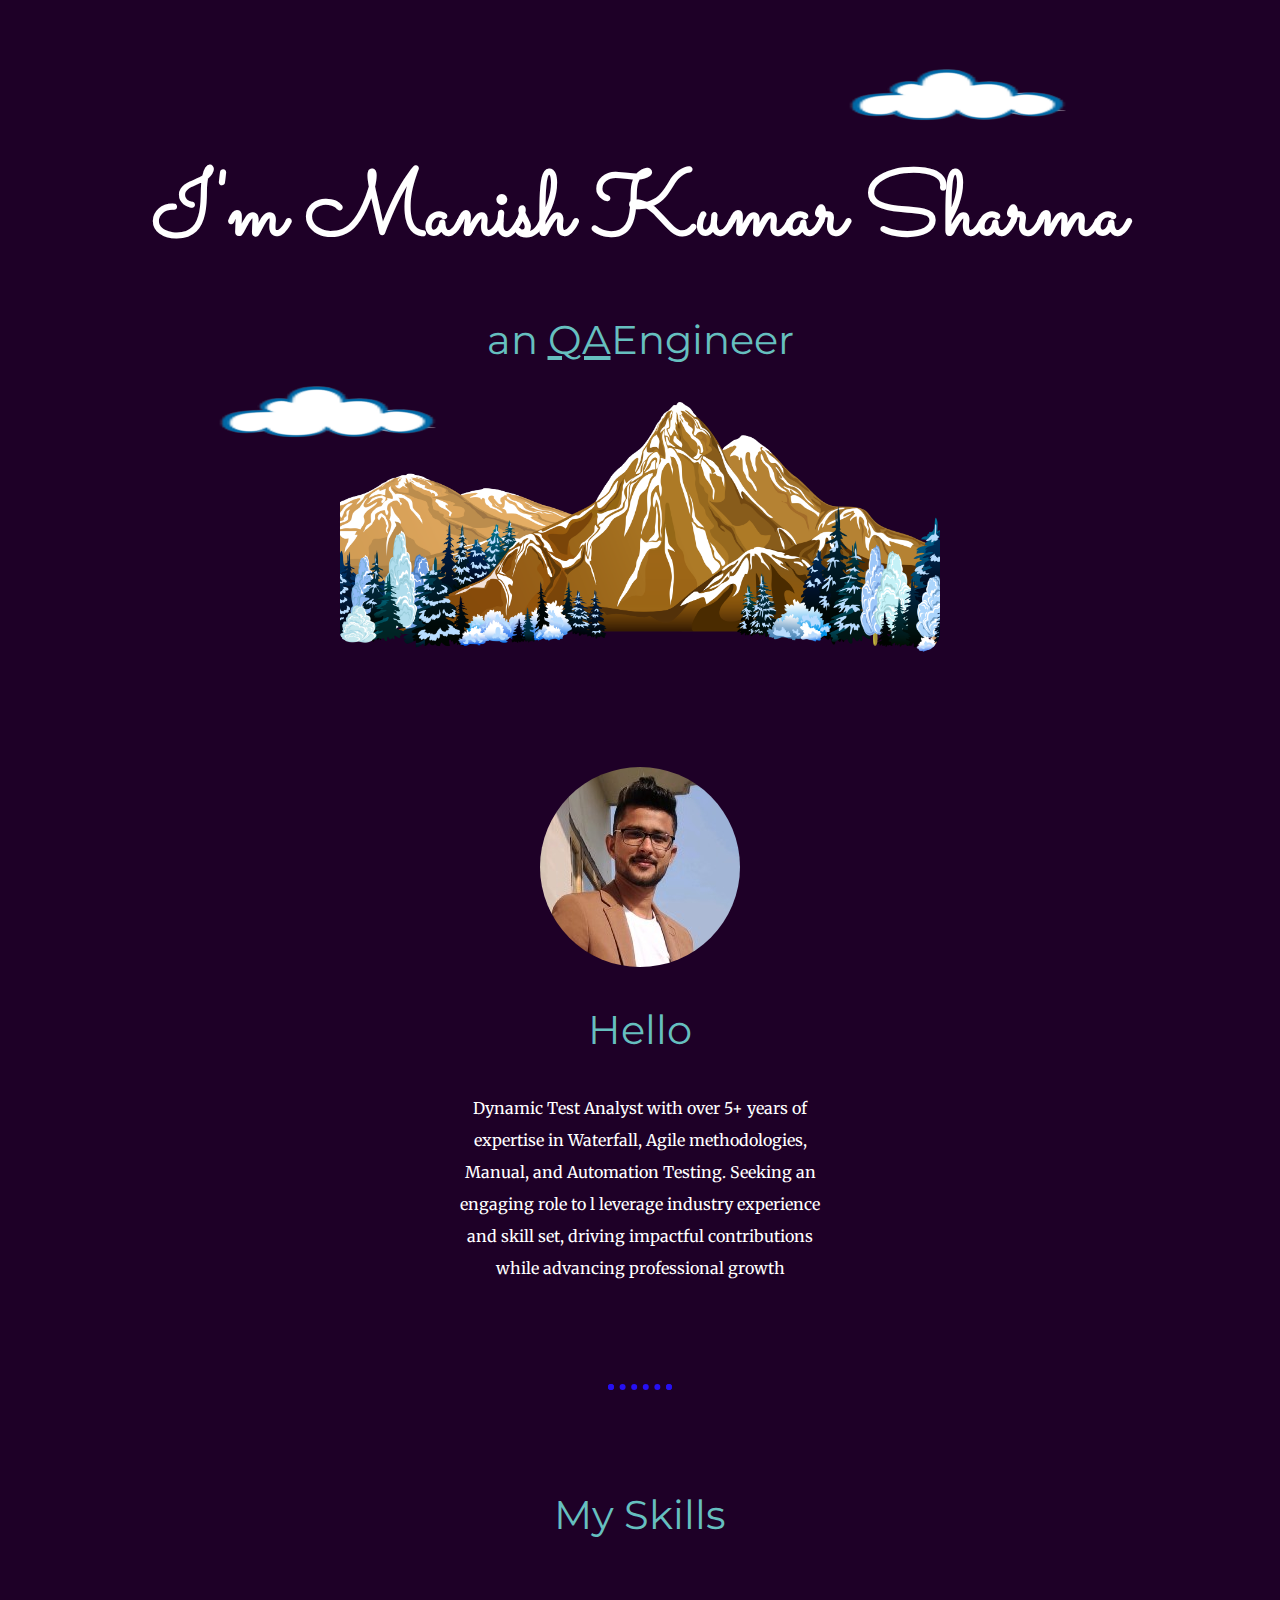
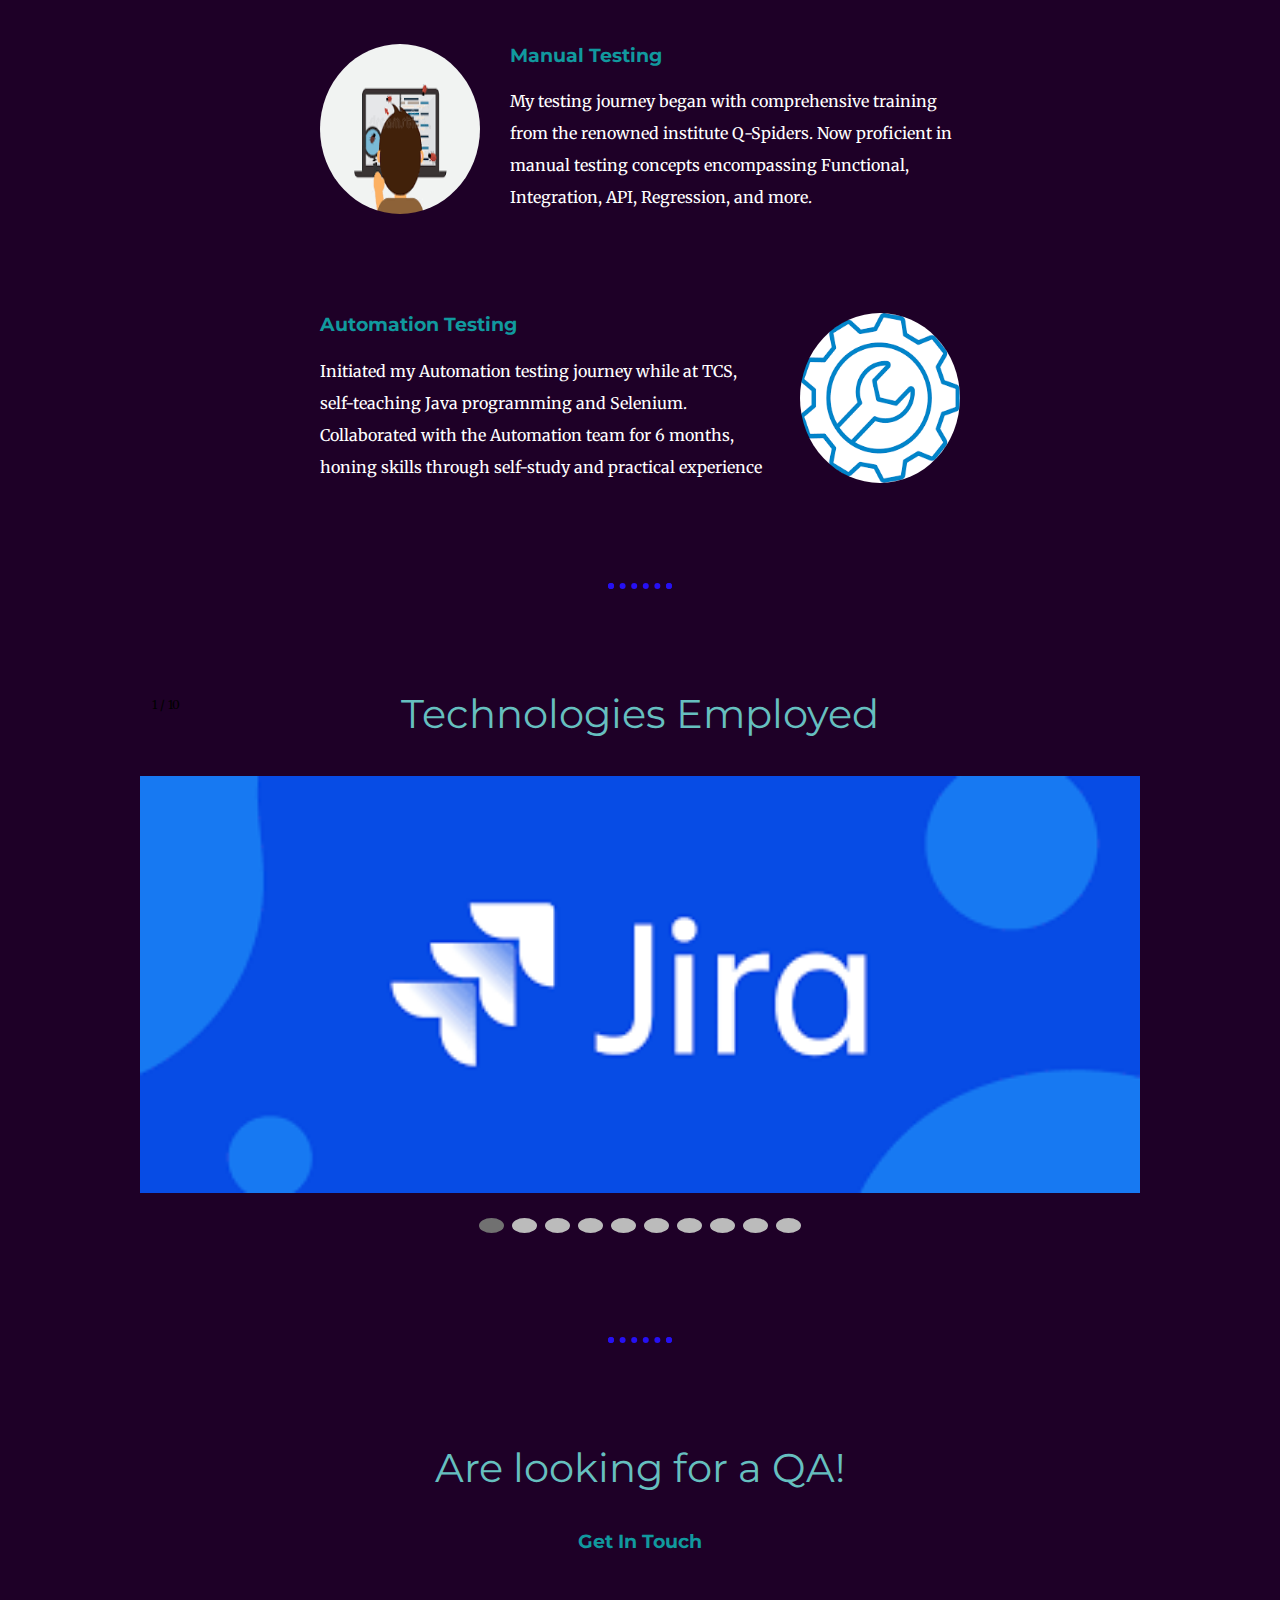
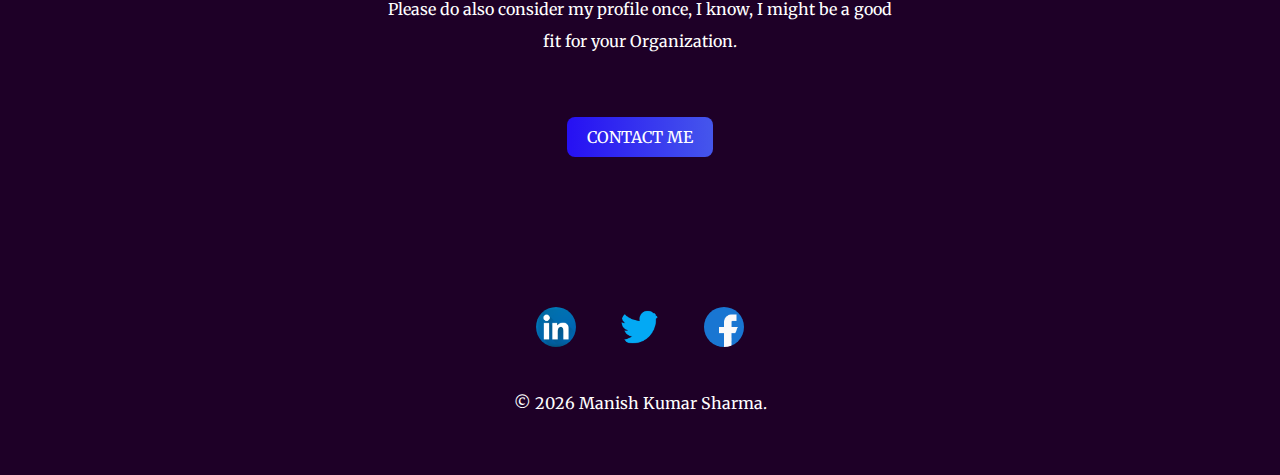
==== index.html @ 3a9916a2 "Update index.html" ====
<!DOCTYPE html>
<html lang="en">
  <head>
    <meta charset="UTF-8" />
    <meta name="viewport" content="width=device-width, initial-scale=1.0" />
    <title>Manish Kumar Sharma♌</title>
    <link rel="stylesheet" href="CSS/styles.css" />
    <link
      rel="shortcut icon"
      href="images/MKS.ico"
      type="image/x-icon"
    />
    <link
      href="https://fonts.googleapis.com/css?family=Merriweather|Montserrat|Sacramento&display=swap"
      rel="stylesheet"
    />
  </head>
  <body>
    <div class="top-container">
      <img class="top-cloud" src="images/Cloud.png" alt="Cloud-image" />
      <h1>I'm Manish Kumar Sharma</h1>
      <h2>an<span>QA</span>Engineer<h2/>

      <img class="bottom-cloud" src="images/Cloud.png" alt="Cloud-image" />
      <img class="mountain" src="images/mountain.png" alt="Mountain-image" />
    </div>
    <div class="middle-container">
      <div class="profile">
        <img class="author-image" src="images/ManishNew.jpg" alt="Authors image" />
        <h2>Hello</h2>
        <p class="intro">
         Dynamic Test Analyst with over 5+ years of expertise in Waterfall, Agile methodologies, Manual,
         and Automation Testing. Seeking an engaging role to 
l        leverage industry experience and skill set, driving impactful contributions while advancing professional growth
        </p>
      </div>
      <hr />
      <div class="skills">
        <h2>My Skills</h2>
        <div class="skill-row">
          <img class="dd" src="images/ManualTesting.png" alt="Manual Testing LOGO" />
          <h3 class="fs">Manual Testing</h3>
          <p class="DDskill-Descrption">
            My testing journey began with comprehensive training from the renowned institute Q-Spiders.
             Now proficient in manual testing concepts encompassing Functional, Integration, API, Regression, and more.
          </p>
        </div>

        <div class="skill-row">
          <img class="java" src="images/AutomationTesting.png" alt="Automation Testing LOGO" />
          <h3 class="fs">Automation Testing</h3>
          <p class="javaskill-Description">       
            Initiated my Automation testing journey while at TCS, self-teaching Java programming and Selenium. 
            Collaborated with the Automation team for 6 months, honing skills through self-study and practical experience
          </p>
        </div>
      </div>
      <hr />

<!----------------------------- Slideshow container------------------- -->
<div class="slideshow-container">
 <h2>Technologies Employed</h2>
  <!-- Full-width images with number and caption text -->
  <div class="mySlides fade">
    <div class="numbertext">1 / 10</div>
    <img src="images/JIRA.png" style="width:100%">   
  </div>

  <div class="mySlides fade">
    <div class="numbertext">2 / 10</div>
    <img src="images/ALM.png" style="width:100%">   
  </div>

  <div class="mySlides fade">
    <div class="numbertext">3 / 10</div>
    <img src="images/JAWS.png" style="width:100%">    
  </div>
  
  <div class="mySlides fade">
    <div class="numbertext">4 / 10</div>
    <img src="images/NVDA.jpg" style="width:100%">   
  </div>
  
  <div class="mySlides fade">
    <div class="numbertext">5 / 10</div>
    <img src="images/FileZilla.jpg" style="width:100%">   
  </div>
  
 <div class="mySlides fade">
    <div class="numbertext">6 / 10</div>
    <img src="images/PostMan.png" style="width:100%">   
  </div>
  
<div class="mySlides fade">
    <div class="numbertext">7 / 10</div>
    <img src="images/SoapUI.png" style="width:100%">    
  </div>
  
  <div class="mySlides fade">
    <div class="numbertext">8 / 10</div>
    <img src="images/Putty.jpg" style="width:100%">   
  </div>
    
 <div class="mySlides fade">
    <div class="numbertext">9 / 10</div>
    <img src="images/Eclipse.png" style="width:100%">
 </div>

 <div class="mySlides fade">
    <div class="numbertext">10 / 10</div>
    <img src="images/BurpSuite.png" style="width:100%"> 
</div>

  
</div>
<br>

<!-- The dots/circles -->
<div style="text-align:center">
  <span class="dot" onclick="currentSlide(1)"></span>
  <span class="dot" onclick="currentSlide(2)"></span>
  <span class="dot" onclick="currentSlide(3)"></span>
  <span class="dot" onclick="currentSlide(4)"></span>
  <span class="dot" onclick="currentSlide(5)"></span>
  <span class="dot" onclick="currentSlide(6)"></span>
  <span class="dot" onclick="currentSlide(7)"></span>
  <span class="dot" onclick="currentSlide(8)"></span>
  <span class="dot" onclick="currentSlide(9)"></span>
  <span class="dot" onclick="currentSlide(10)"></span>
</div>

<hr/>
   
      <div class="contact-me">
        <h2>Are looking for a QA!</h2>
        <h3>Get In Touch</h3>
        <p class="contact-message">
          Please do also consider my profile once, I know, I might be a good fit for your Organization.
        </p>
        <a class="btn" href="contact.html" >CONTACT ME</a>
      </div>
    </div>

    <div class="bottom-container">
      <a class="footer-link" href="https://www.linkedin.com/in/manish-kumar-sharma-01321b16a" target="_blank"><img class="footer-images" src="images/linkedin.png" alt="Linkedin-image"></a>
      <a class="footer-link" href="https://mobile.twitter.com/mnshsharma807" target="_blank"><img class="footer-images" src="images/twitter.png" alt="Twitter-image"></a>
      <a class="footer-link" href="https://www.facebook.com/profile.php?id=100003128372063" target="_blank"><img class="footer-images" src="images/facebook.png" alt="Facebook-image"></a>
      <p class="copyright">© <script>document.write(new Date().getFullYear())</script> Manish Kumar Sharma.</p>
    </div>
       <script>
let slideIndex = 0;
showSlides();

function showSlides() {
  let i;
  let slides = document.getElementsByClassName("mySlides");
  let dots = document.getElementsByClassName("dot");
  for (i = 0; i < slides.length; i++) {
    slides[i].style.display = "none";  
  }
  slideIndex++;
  if (slideIndex > slides.length) {slideIndex = 1}    
  for (i = 0; i < dots.length; i++) {
    dots[i].className = dots[i].className.replace(" active", "");
  }
  slides[slideIndex-1].style.display = "block";  
  dots[slideIndex-1].className += " active";
  setTimeout(showSlides, 2000); // Change image every 2 seconds
}
</script>

  </body>
</html>
---- CSS/styles.css ----
body {
  background-color: #1e0027;
  color: white;
  font-family: "Merriweather", serif;
  margin: 0;
  padding: 0;
  text-align: center;
}
h1 {
  color: White;
  font-family: "Sacramento", cursive;
  font-size: 5.625em;
  margin: 50px auto 0 auto;
}
h2 {
  color: #66bfbf;
  font-family: "Montserrat", sans-serif;
  font-size: 2.5rem;
  font-weight: normal;
  padding-bottom: 5px;
}
h3 {
  color: #11999e;
  font-family: "Montserrat", sans-serif;
}
p {
  line-height: 2;
}
hr {
  border: dotted #2610f3 6px;
  border-bottom: none;
  margin: 100px auto;
  width: 4%;
}
a {
  color: #11999e;
  font-family: "Montserrat", sans-serif;
  margin: 10px 20px;
  text-decoration: none;
}
a:hover {
  color: #eaf6f6;
}
.top-container {
  background-color: #1e0027;
  padding-top: 100px;
  position: relative;
}
.top-cloud,
.bottom-cloud {
  height: 100px;
  width: 250px;
}
.top-cloud {
  position: absolute;
  right: 200px;
  top: 50px;
}
span {
  text-decoration: underline;
  padding-left: 10px;
}
.bottom-cloud {
  bottom: 200px;
  left: 200px;
  position: absolute;
}
.mountain {
  border-bottom-right-radius: 0.5em;
  border-bottom-left-radius: 0.5em;
  height: 250px;
  width: 600px;
}

.middle-container {
background-color: #1e0027;
  margin: 100px 0;
}
.intro {
  margin: auto;
  width: 30%;
}
.author-image {
  border-radius: 100%;
  height: 200px;
  width: 200px;
}
.skill-row {
  margin: 100px auto 100px auto;
  width: 50%;
  text-align: left;
}
.dd {
  border-radius: 100%;
  float: left;
  height: 170px;
  margin-right: 30px;
  width: 25%;
}

.java {
  border-radius: 100%;
  float: right;
  height: 170px;
  margin-left: 30px;
  width: 25%;
}
/***********************Carousel Start**************************/
.mySlides {display: none;}
/* Slideshow container */
.slideshow-container {
  max-width: 1000px;
  position: relative;
  margin: auto;
}

/* Number text (1/3 etc) */
.numbertext {
  color: black;
  font-size: 12px;
  padding: 8px 12px;
  position: absolute;
  top: 0;
}

/* The dots/bullets/indicators */
.dot {
  height: 15px;
  width: 15px;
  margin: 0 2px;
  background-color: #bbb;
  border-radius: 50%;
  display: inline-block;
  transition: background-color 0.6s ease;
}

.active {
  background-color: #717171;
}

/* Fading animation */
.fade {
  animation-name: fade;
  animation-duration: 1.5s;
}

@keyframes fade {
  from {opacity: .4} 
  to {opacity: 1}
}

/* On smaller screens, decrease text size */
@media only screen and (max-width: 300px) {
  .text {font-size: 11px}
}
/*********************** Carouel END**********************/

.bottom-container {
 background-color: #1e0027;
  padding: 50px 10px 20px;
}
p.contact-message{
  margin: 40px auto 60px;
  width: 40%;
}
.footer-images {
  border-radius: 100%;
  height: 40px;
}
.copyright {
  color: white;
  font-size: 1rem;
  padding: 20px 0;
}

.btn {
  -moz-border-radius: 8px;

  -webkit-border-radius: 8px;

  background-color: #11999e;
  background-image: -moz-linear-gradient(90deg, #2610f3, #4556ec);
  background-image: -ms-linear-gradient(90deg, #2610f3, #4556ec);
  background-image: -o-linear-gradient(90deg, #2610f3, #4556ec);
  background-image: -webkit-linear-gradient(90deg, #2610f3, #4556ec);
  background-image: linear-gradient(90deg, #2610f3, #4556ec);
  border-radius: 8px;
  color: #ffffff;
  display: inline-block;
  font-family: "Merriweather", serif;
  font-size: 15px bold;
  margin: auto;
  padding: 10px 20px 10px 20px;
  text-decoration: none;
}

.btn:hover {
  background-color: #11cdd4;
  background-image: -moz-linear-gradient(90deg, #11999e, #11cdd4);
  background-image: -ms-linear-gradient(90deg, #11999e, #11cdd4);
  background-image: -o-linear-gradient(90deg, #11999e, #11cdd4);
  background-image: -webkit-linear-gradient(90deg, #11999e, #11cdd4);
  background-image: linear-gradient(90deg, #11999e, #11cdd4);
}

::selection {
  color: white;
  background-color: darkorchid;
}
/*Contact form*/

.contact-email-image {
  float: left;
  height: 120px;
  margin-left: 50px;
  position: relative;
  width: 10%;
}
.contact-title {
  font-size: 40px;
  margin-right: 190px;
  margin-top: 10px;
}
.contact-description {
  color: gray;
  font-family: "Montserrat", sans-serif;
  font-weight: bolder;
  letter-spacing: 2px;
  line-height: 2;
  margin-right: 180px;
  margin-top: 10px;
}

.contact-form {
  background-color: #e5f9f5;
  width: 100%;
}
.input-fields {
  margin-top: 10px;
}
.Name,
.Email,
.Phone,
.Message {
  background-color: transparent;
  border: none;
  border-bottom: solid 1px blue;
  font-family: -apple-system, BlinkMacSystemFont, "Segoe UI", Roboto, Oxygen,
    Ubuntu, Cantarell, "Open Sans", "Helvetica Neue", sans-serif;
  font-size: 20px;
  font-weight: 900;
  initial-letter: capitalization;
  line-height: 3;
  text-transform: capitalize;
  width: 500px;
}
.Email {
  text-transform: none;
}
.Message {
  line-height: normal;
}
#sbtbtn {
  font-size: 20px;
  letter-spacing: 2px;
  margin-bottom: 20px;
  margin-top: 25px;
}

@media only screen and (max-width: 400px) {
  body {
    background-color: black;
    text-align: center;
  }
  h1 {
    color: white;
    font-family: "Sacramento", cursive;
    font-size: 0.8em;
    margin: 0 auto 0 auto;
  }
  h2 {
    color: white;
    font-family: "Montserrat", sans-serif;
    font-size: 1rem;
    font-weight: bolder;
  }
  h3 {
    color: white;
    font-family: "Montserrat", sans-serif;
    font-size: 0.7rem;
    font-weight: bolder;
  }
  hr {
    border: dotted white 6px;
    border-bottom: none;
    margin: 100px auto;
    width: 4%;
  }
  p {
    color: white;
    margin: auto;
    width: 80%;
  }

  /*Top container*/
  .top-container {
    background-image: radial-gradient(black, white);
  }
  .top-cloud,
  .bottom-cloud {
    height: 50px;
    width: 100px;
  }
  .top-cloud {
    position: absolute;
    right: 175px;
  }
  span {
    text-decoration: underline;
    padding-left: 5px;
  }
  .bottom-cloud {
    top: 180px;
    left: 175px;
    position: absolute;
  }
  .mountain {
    border-bottom-right-radius: 0.5em;
    border-bottom-left-radius: 0.5em;
    height: 100px;
    width: 100%;
  }

  /*Middle container*/
  .middle-container {
    text-align: center;
  }
  .intro {
    margin: auto;
    width: 40%;
  }
  .author-image {
    border-radius: 100%;
    height: 100px;
    width: 100px;
  }
  .skill-row {
    margin: 50px auto 50px auto;
    width: 50%;
  }
  .dd {
    margin: auto;
    border-radius: 100%;
    width: 100px;
    height: 100px;
    padding: 2rem;
  }
  .skill-row .fs {
    text-align: center;
    display: block;
  }

  .java {
    margin: auto;
    border-radius: 100%;
    height: 100px;
    width: 100px;
    padding: 2rem;
  }

  /*Bottom container */

  .bottom-container {
    background-image: linear-gradient(to right, black, white);
    padding: 30px 8px 15px;
    margin-top: 100px;
  }
  .contact-message {
    margin: 40px auto 60px;
    width: 40%;
  }
  .footer-images {
    border-radius: 100%;
    height: 20px;
  }

  .copyright {
    color: black;
    font-size: 1rem;
    font-weight: bolder;
    padding: 20px 0;
  }
  .btn {
    color: black;
    font-weight: bolder;
    background-image: linear-gradient(to right, black, white);
  }

  /*contact form*/

  .contact-email-image {
    float: left;
    height: 120px;
    margin-left: 10px;
    position: relative;
    width: 10%;
  }
  .contact-title {
    font-size: 1rem;
    margin: auto;
    margin-top: 10px;
    width: 80%;
  }
  .contact-description {
    color: white;
    font-family: "Montserrat", sans-serif;
    font-weight: bolder;
    letter-spacing: 2px;
    line-height: 2;
    margin-right: 180px;
    margin-top: 10px;
    width: 100%;
  }

  .contact-form {
    background-color: #e5f9f5;
    width: 90%;
    margin: auto;
    border-radius: 1em;
    padding-bottom: 3em;
  }
  .input-fields {
    margin-top: 20px;
  }
  .Name,
  .Email,
  .Phone,
  .Message {
    background-color: transparent;
    border: none;
    border-bottom: solid 1px blue;
    font-size: 20px;
    font-weight: 900;
    initial-letter: capitalization;
    line-height: 3;
    text-transform: capitalize;
    width: 90%;
  }
}
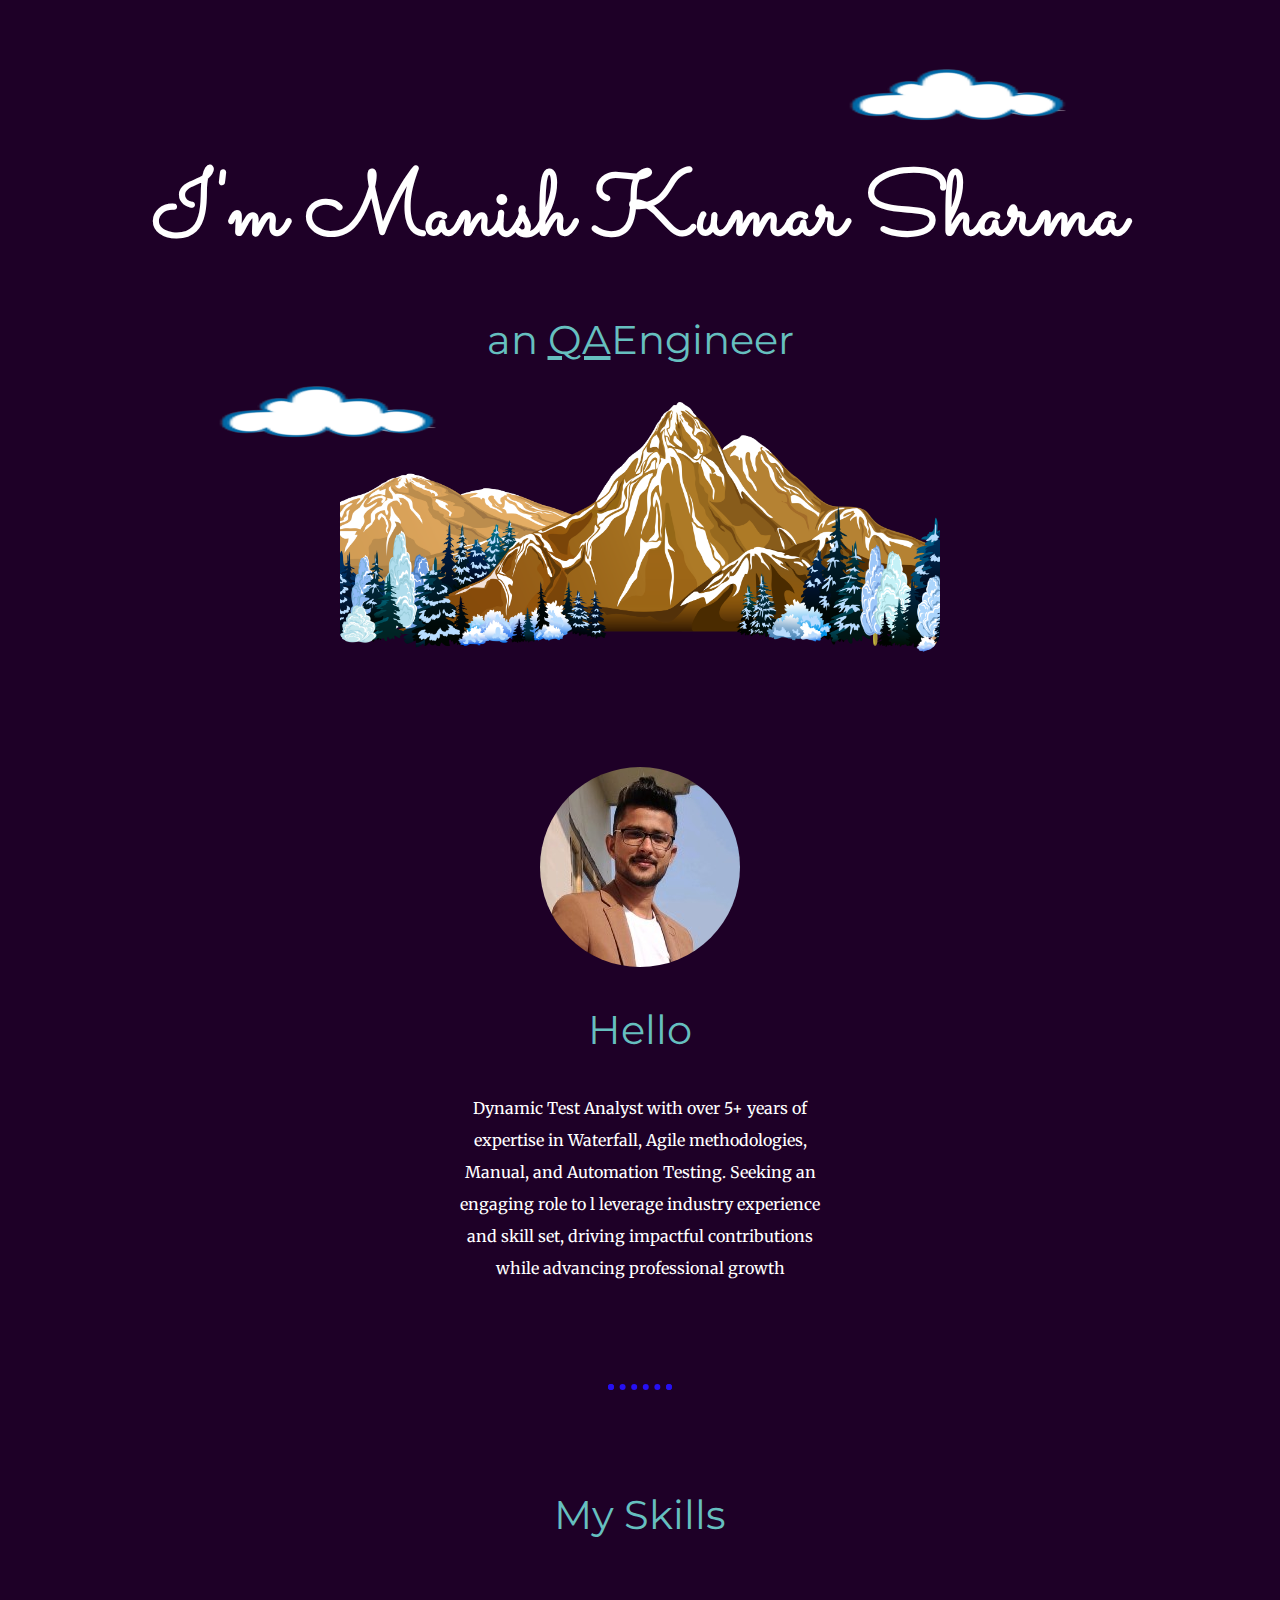
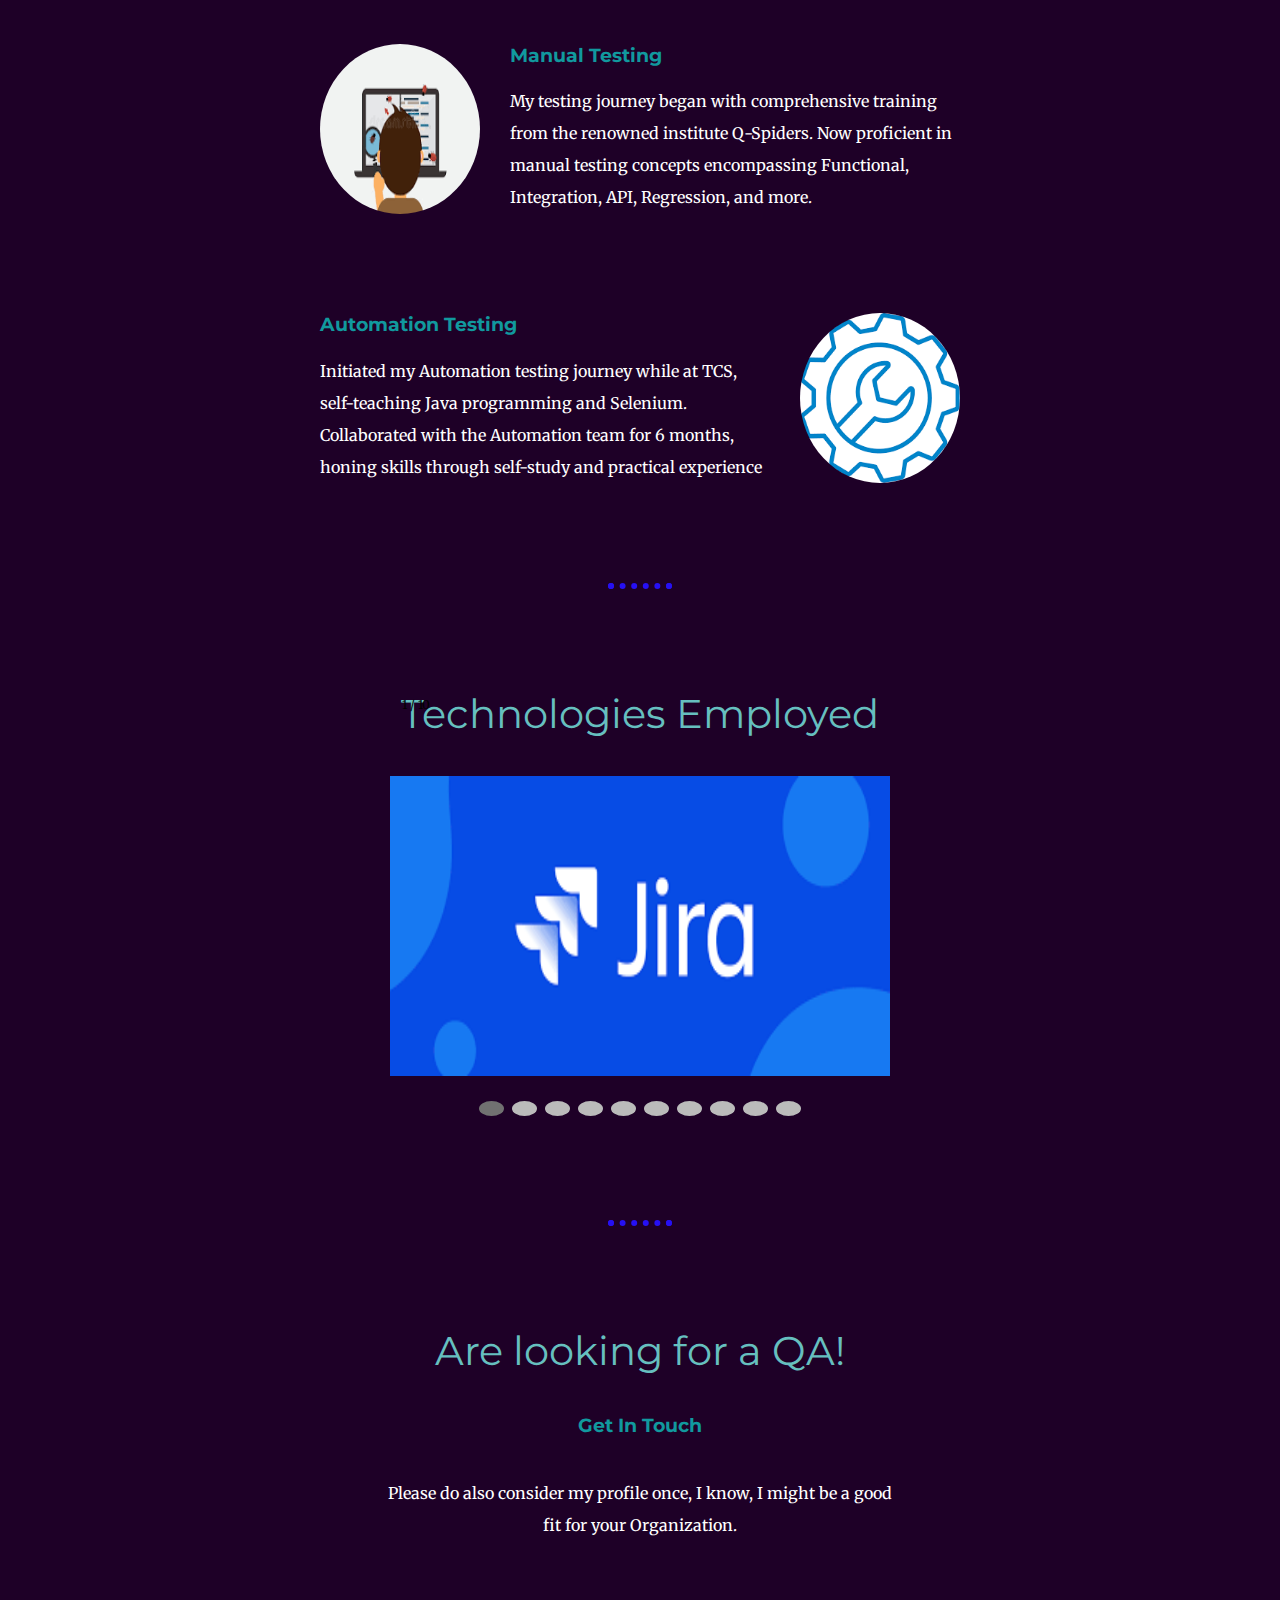
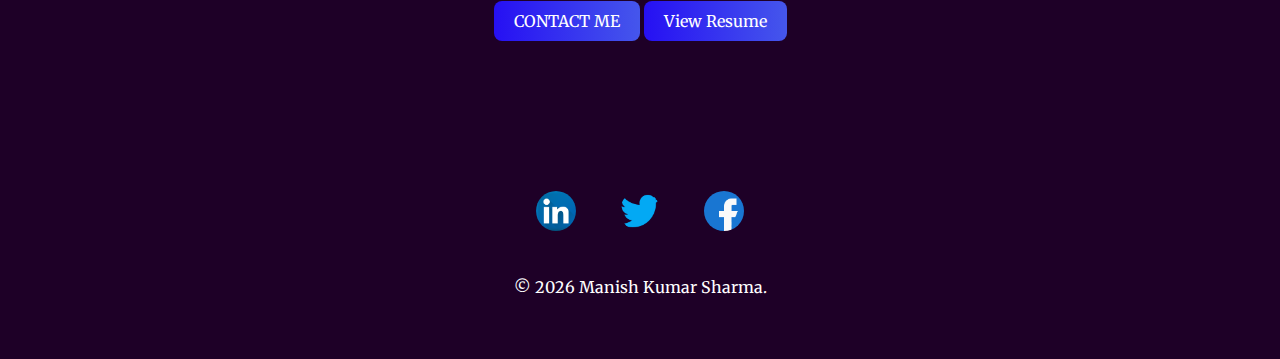
==== commit d839cf33: "Update index.html" ====
--- a/index.html
+++ b/index.html
@@ -138,6 +138,7 @@
           Please do also consider my profile once, I know, I might be a good fit for your Organization.
         </p>
         <a class="btn" href="contact.html" >CONTACT ME</a>
+        <a class="btn" href="contact.html" >View Resume</a>
       </div>
     </div>
 
--- a/CSS/styles.css
+++ b/CSS/styles.css
@@ -107,9 +107,12 @@
 }
 /***********************Carousel Start**************************/
 .mySlides {display: none;}
+.mySlides img{
+  height:300px;
+}
 /* Slideshow container */
 .slideshow-container {
-  max-width: 1000px;
+  max-width: 500px;
   position: relative;
   margin: auto;
 }
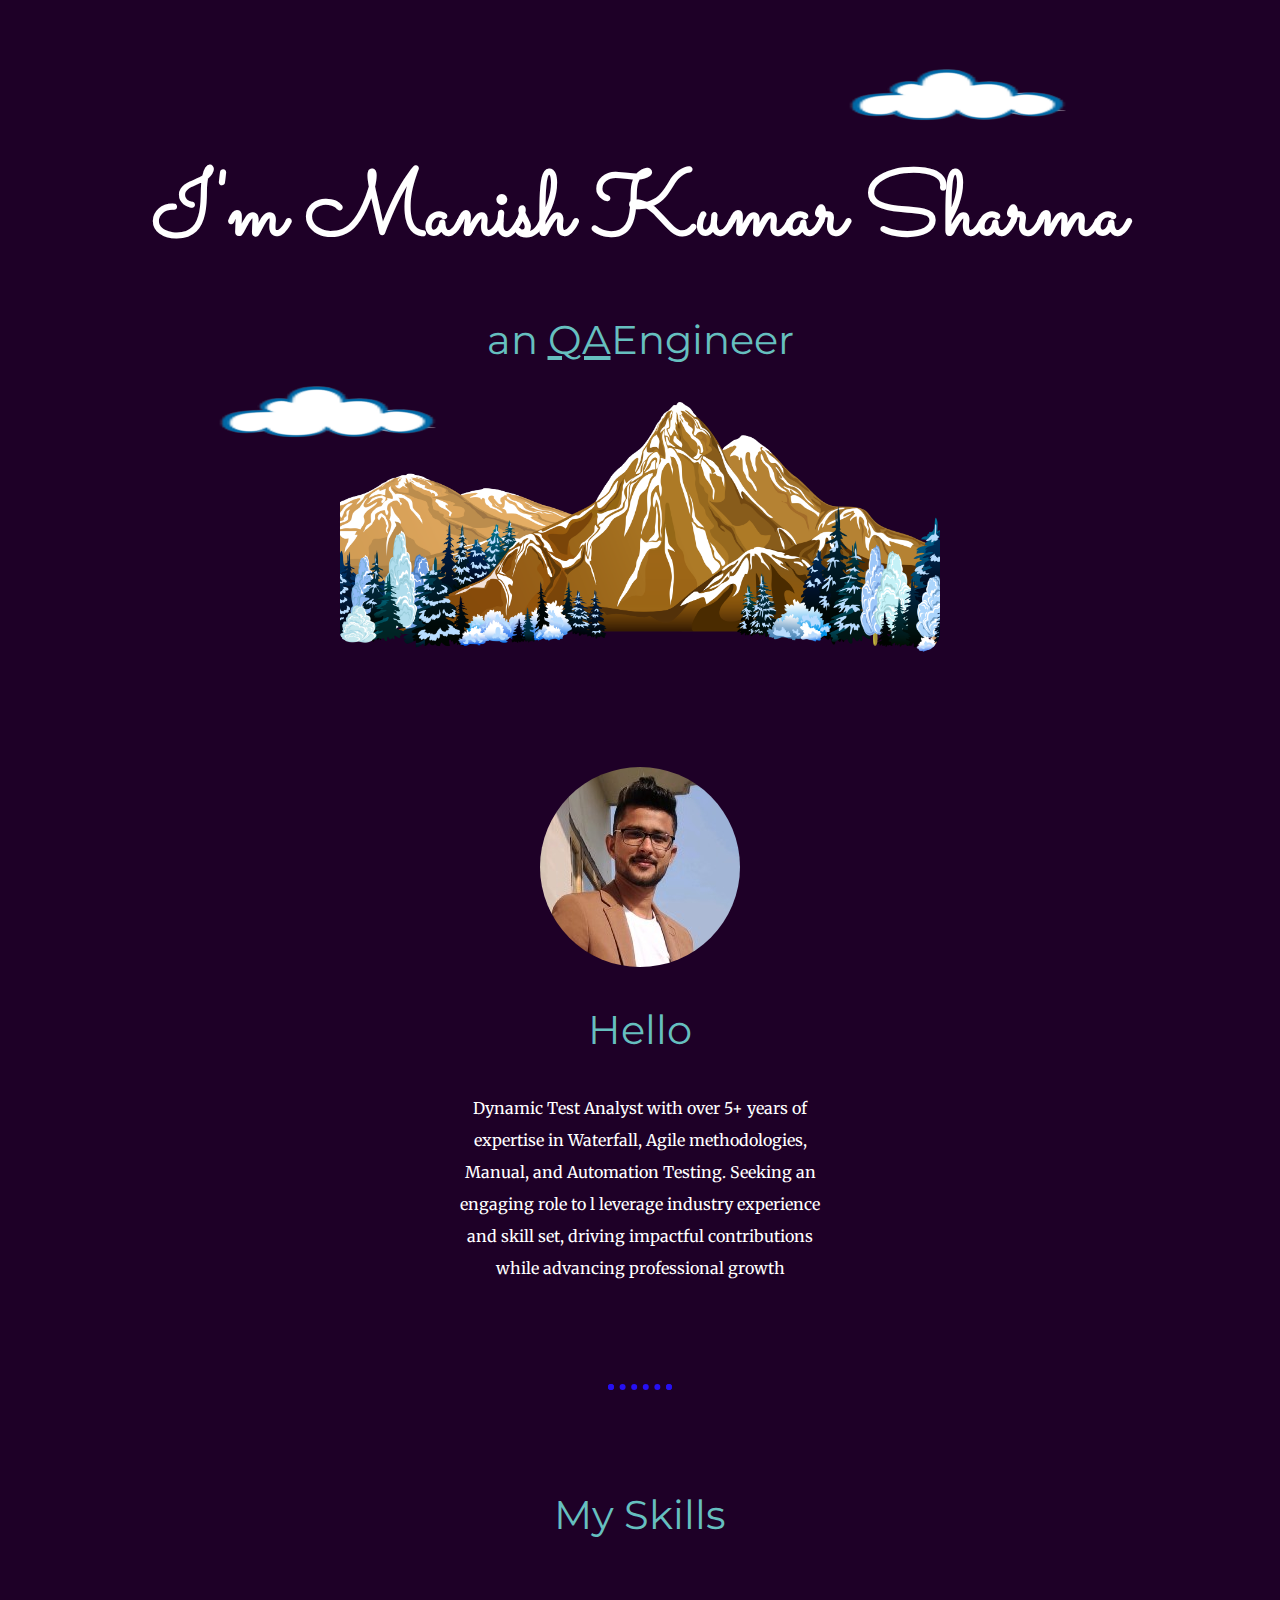
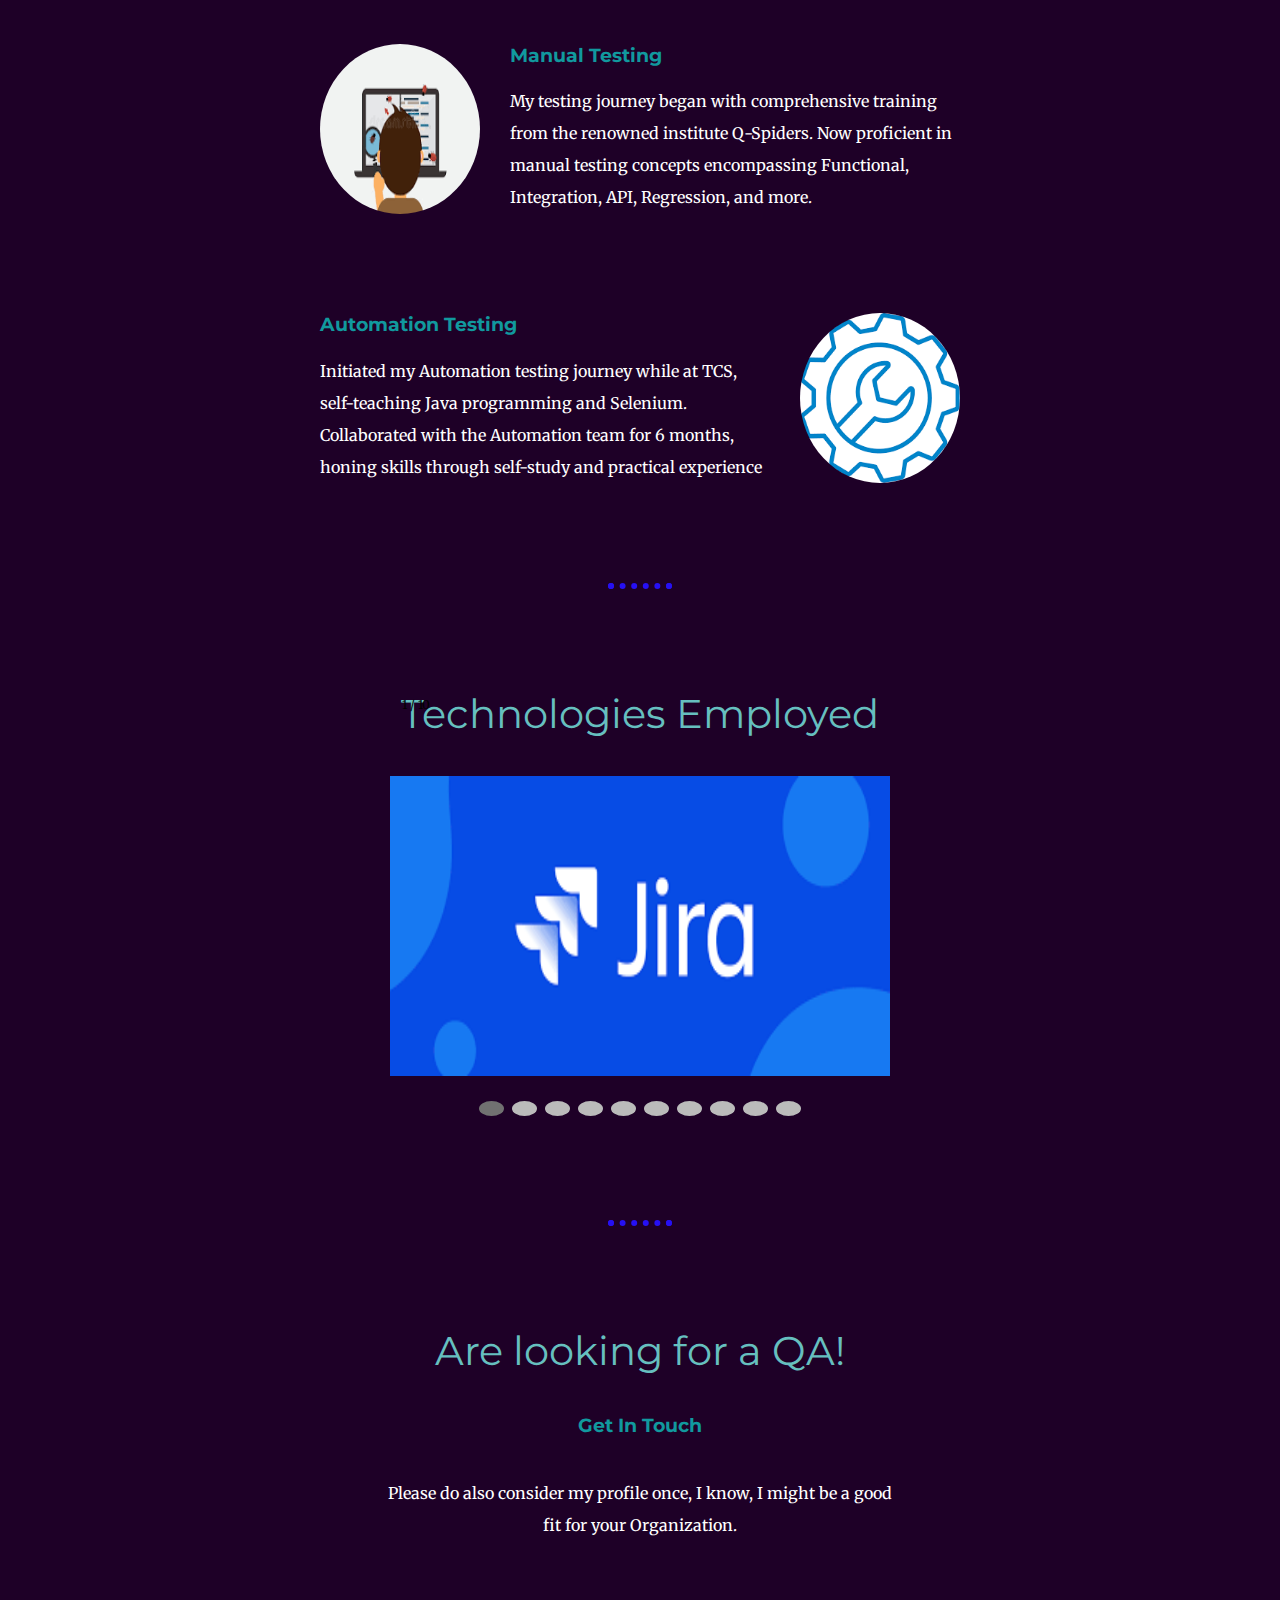
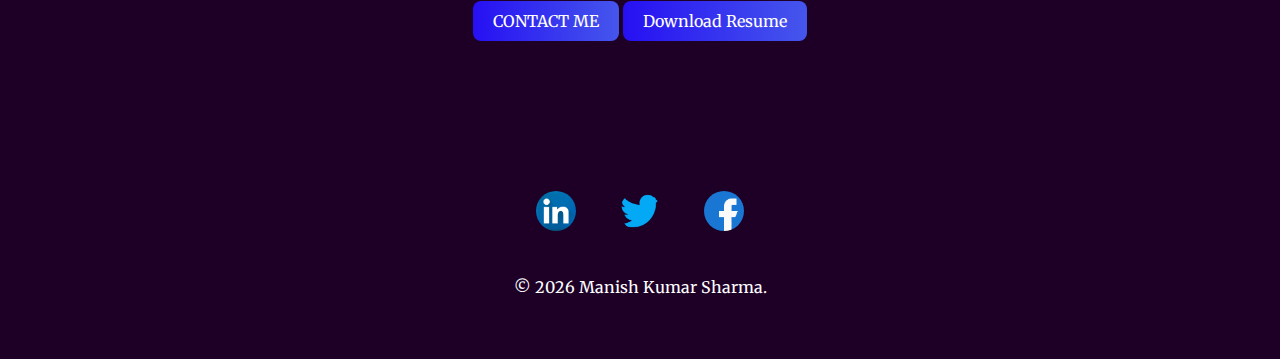
==== commit 41402557: "Update index.html" ====
--- a/index.html
+++ b/index.html
@@ -138,7 +138,7 @@
           Please do also consider my profile once, I know, I might be a good fit for your Organization.
         </p>
         <a class="btn" href="contact.html" >CONTACT ME</a>
-        <a class="btn" href="contact.html" >View Resume</a>
+        <a class="btn" href="Resume.html" target="_blank" >Download Resume</a>
       </div>
     </div>
 
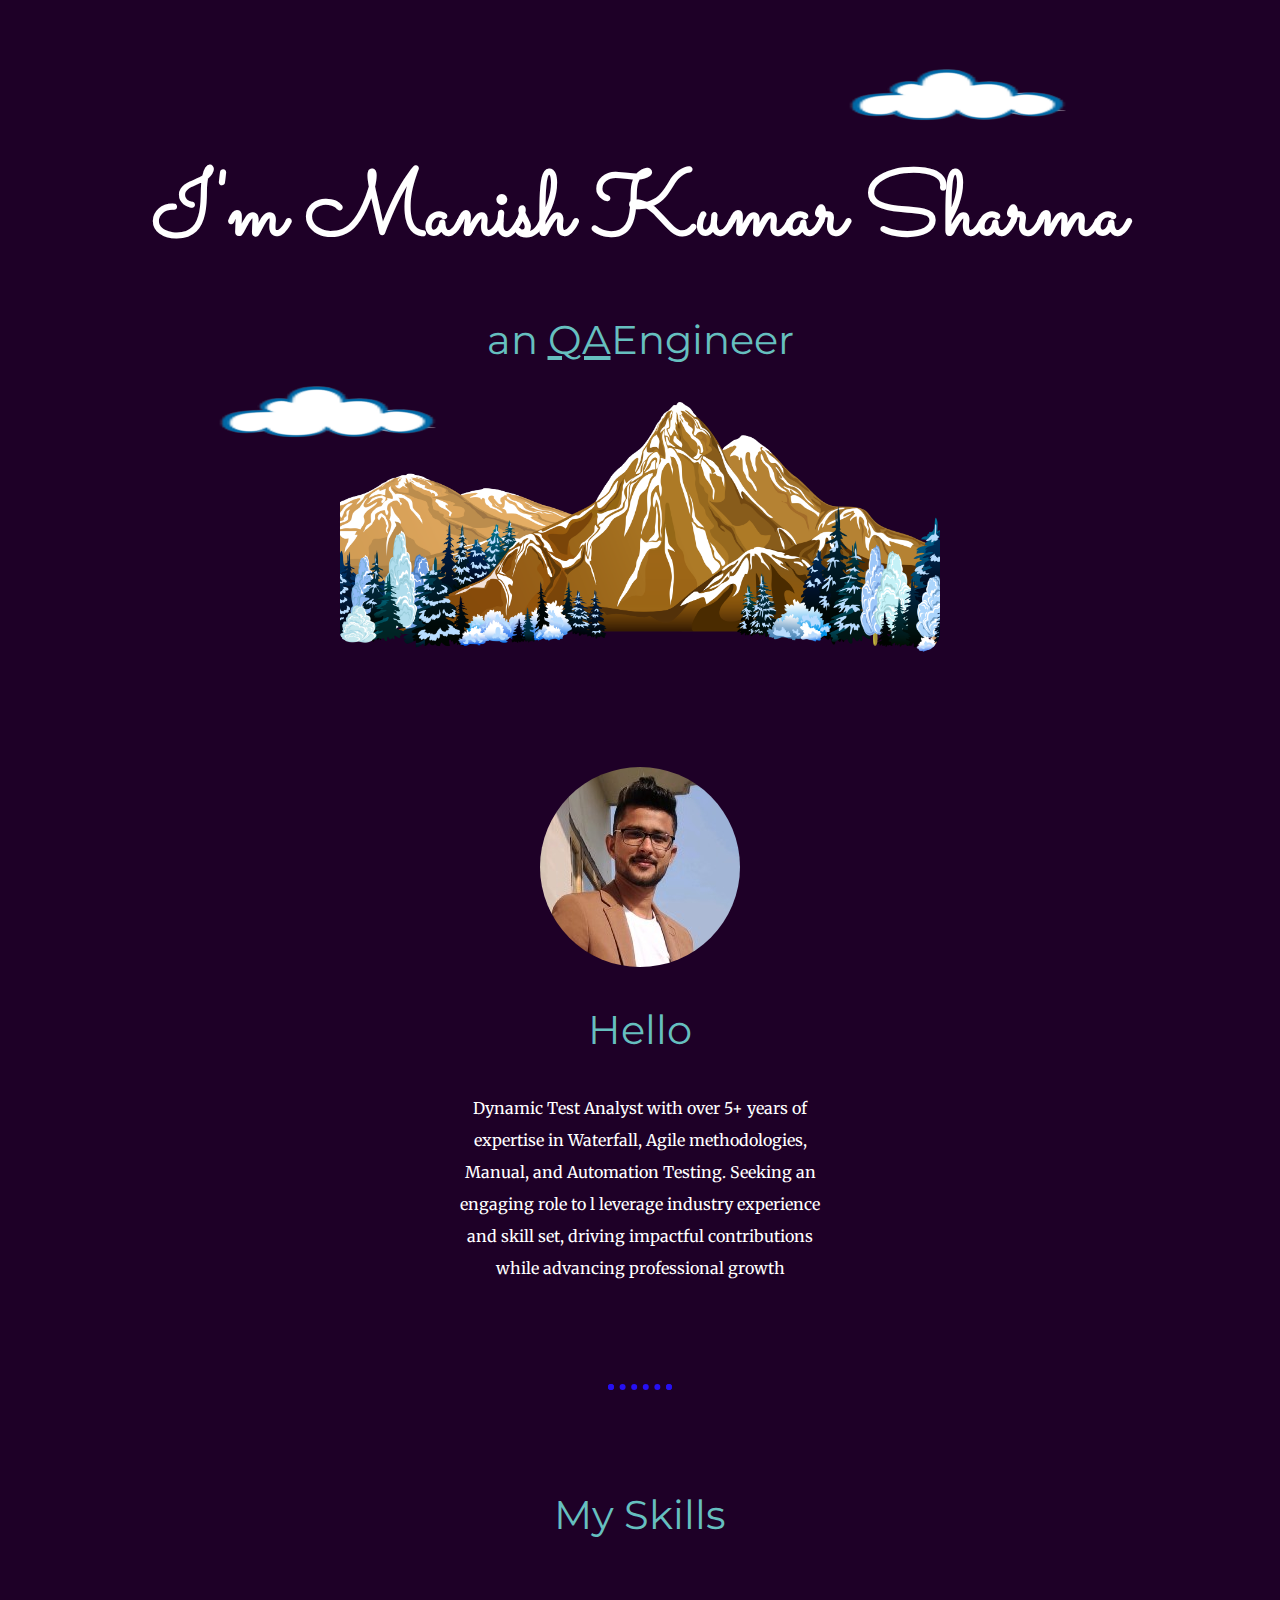
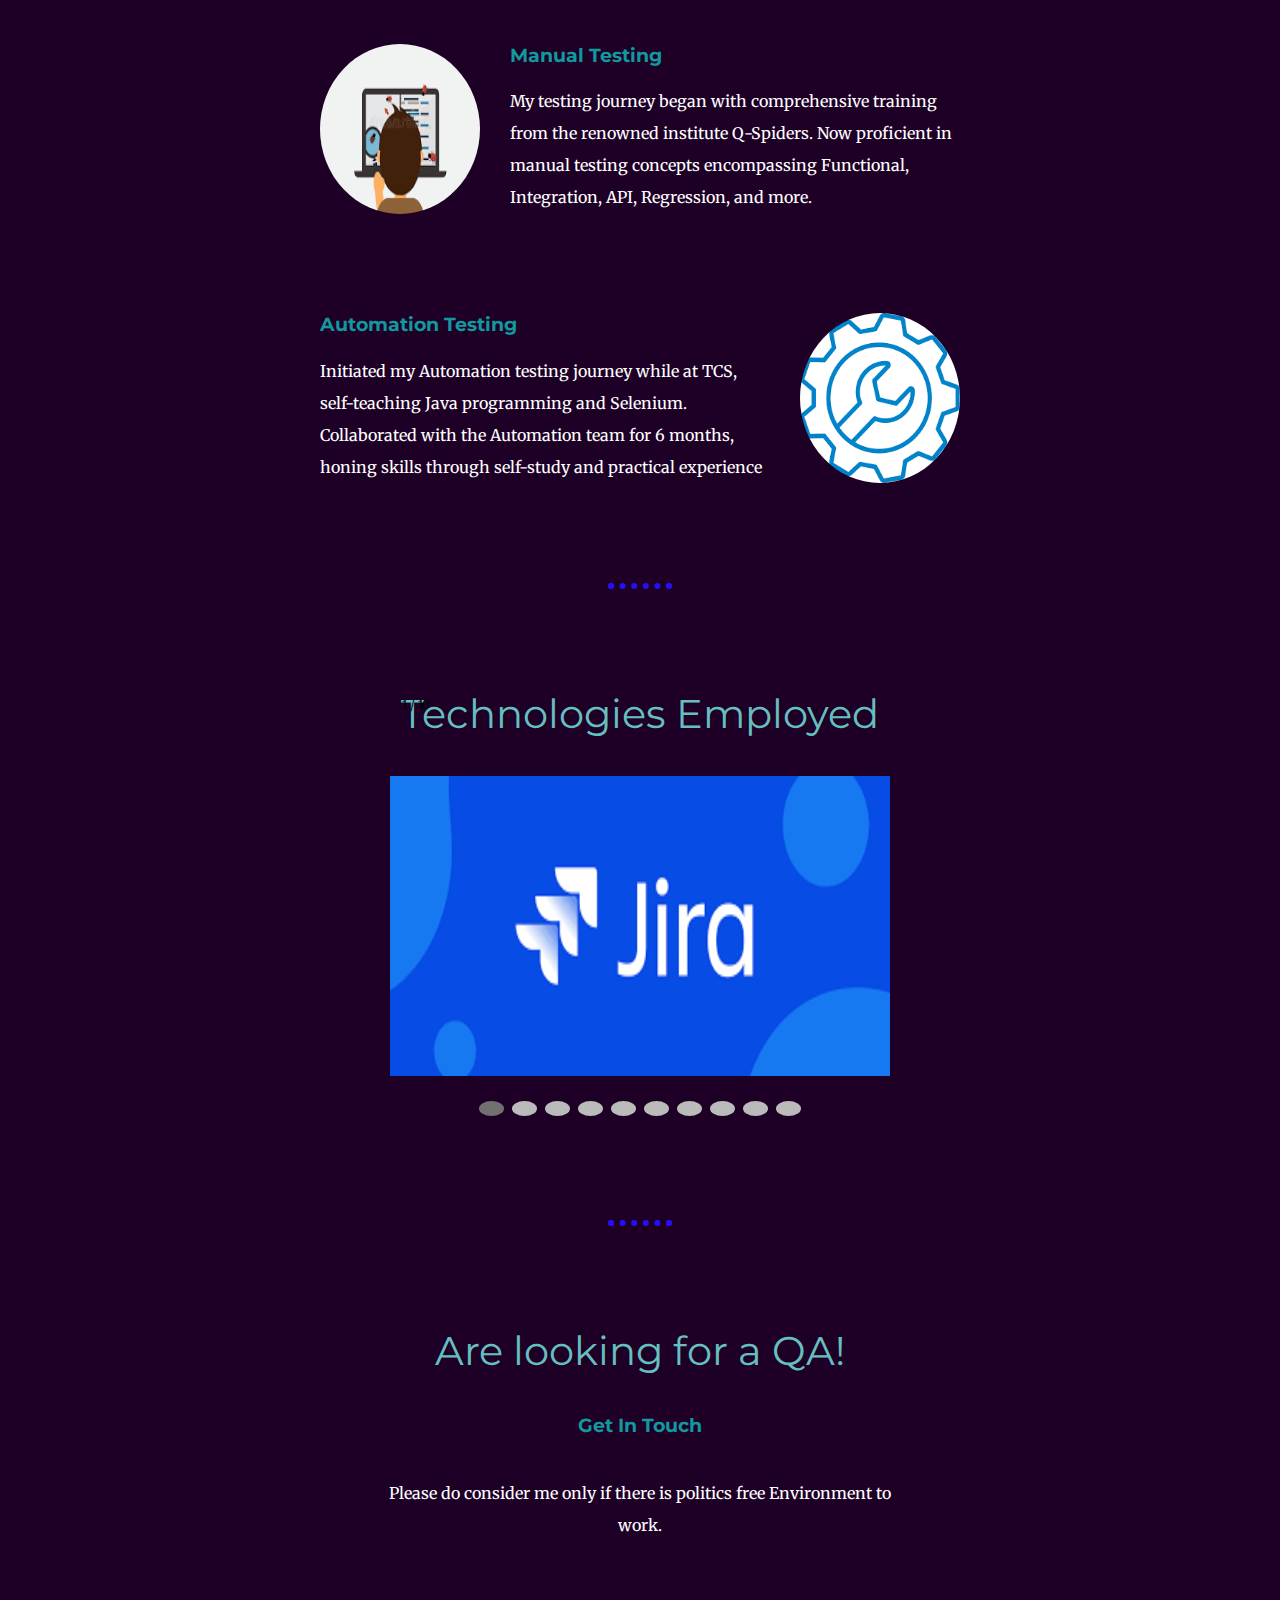
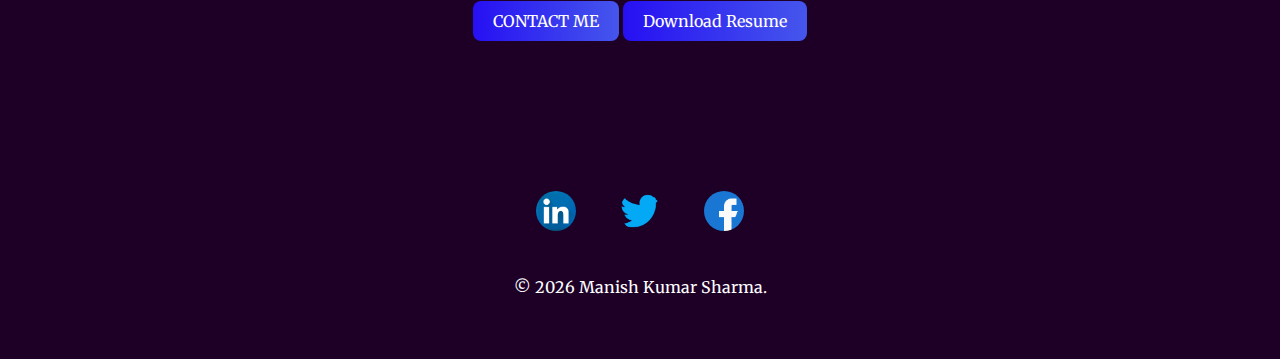
==== commit f4cef769: "Update index.html" ====
--- a/index.html
+++ b/index.html
@@ -135,7 +135,7 @@
         <h2>Are looking for a QA!</h2>
         <h3>Get In Touch</h3>
         <p class="contact-message">
-          Please do also consider my profile once, I know, I might be a good fit for your Organization.
+          Please do consider me only if there is politics free Environment to work.
         </p>
         <a class="btn" href="contact.html" >CONTACT ME</a>
         <a class="btn" href="Resume.html" target="_blank" >Download Resume</a>
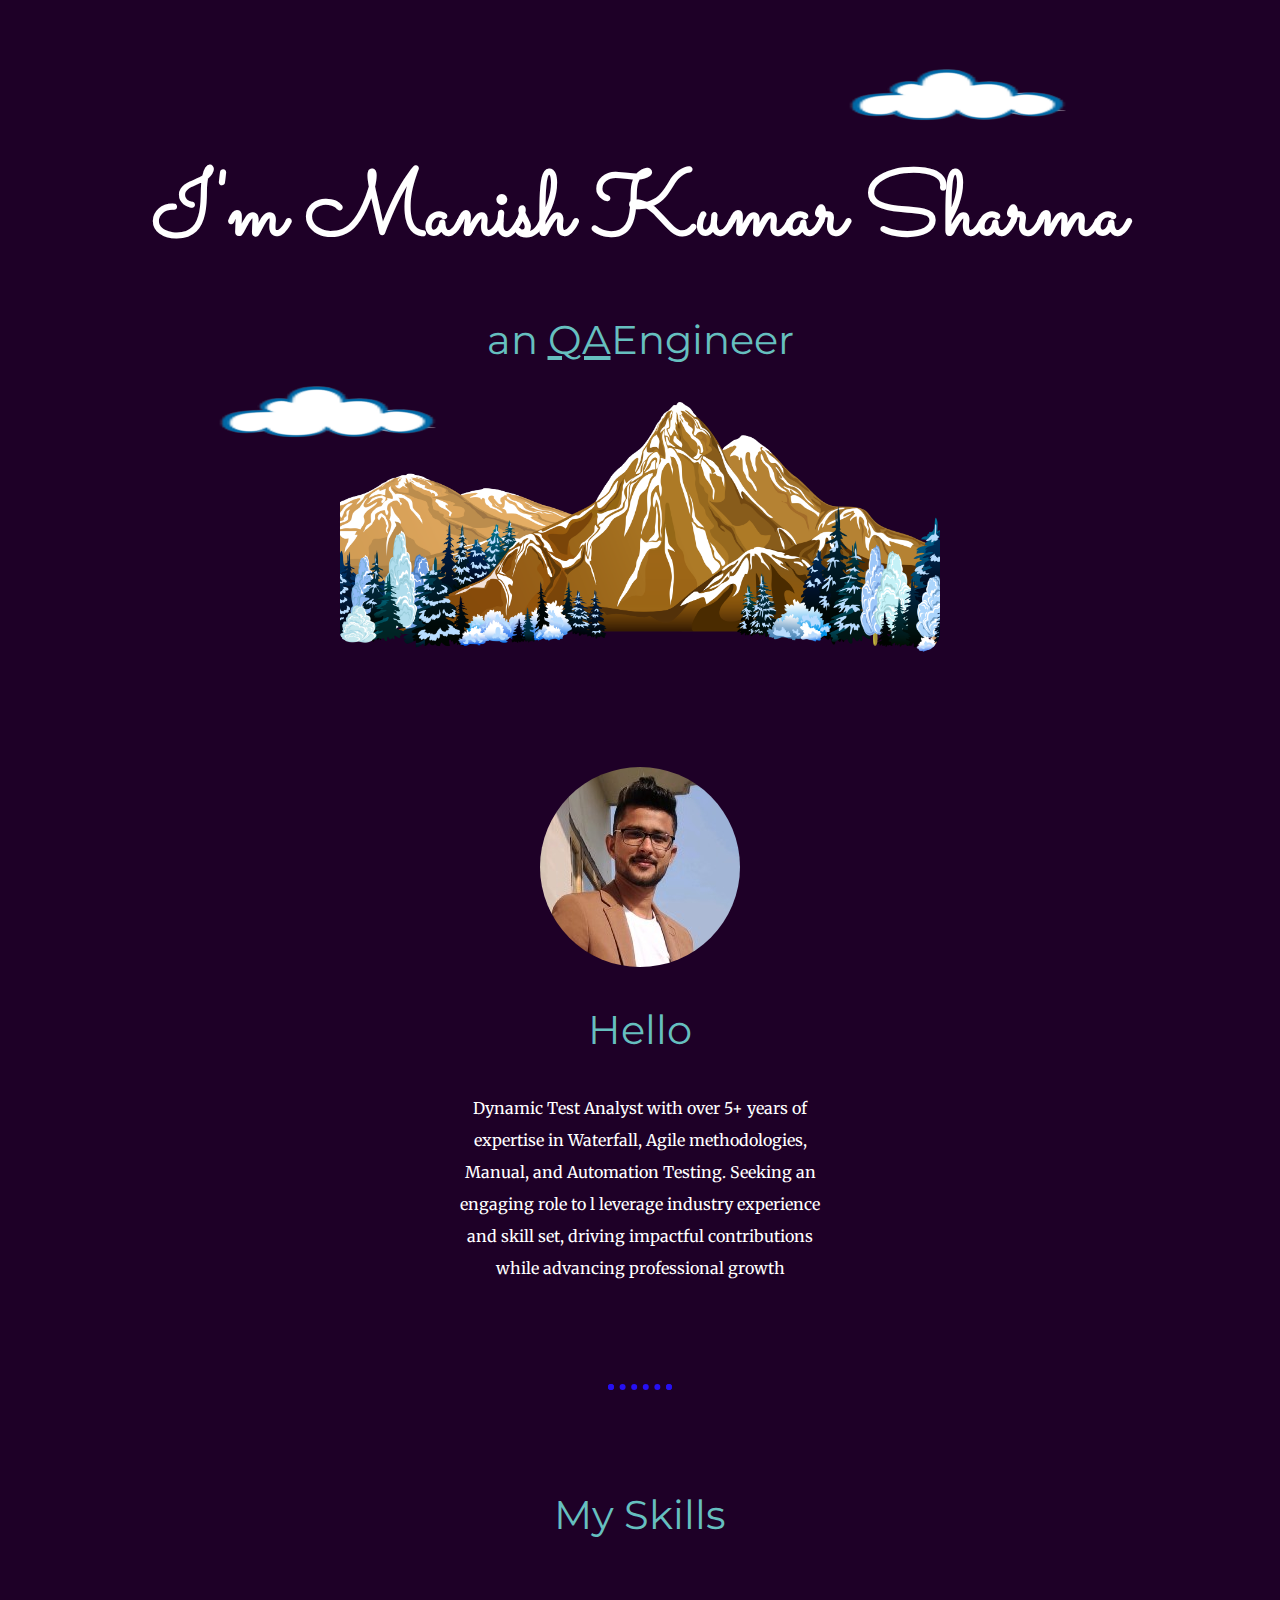
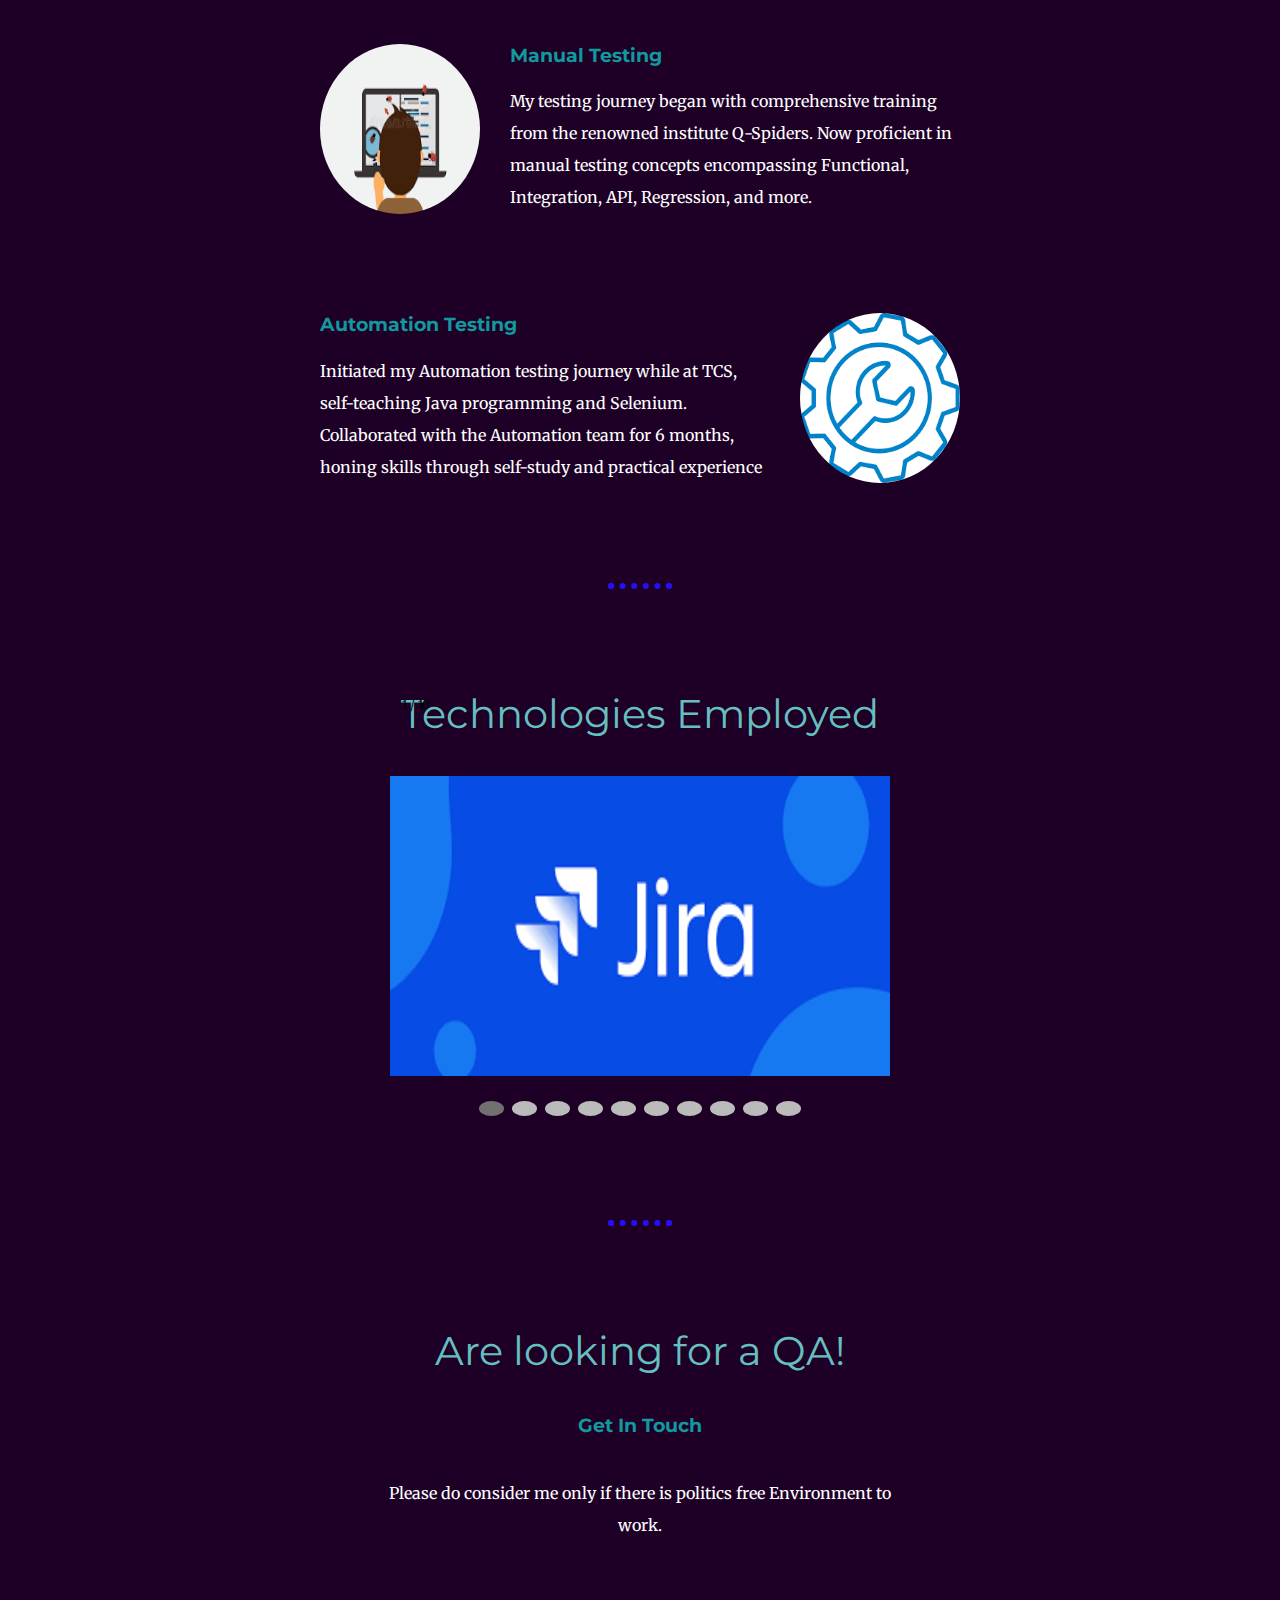
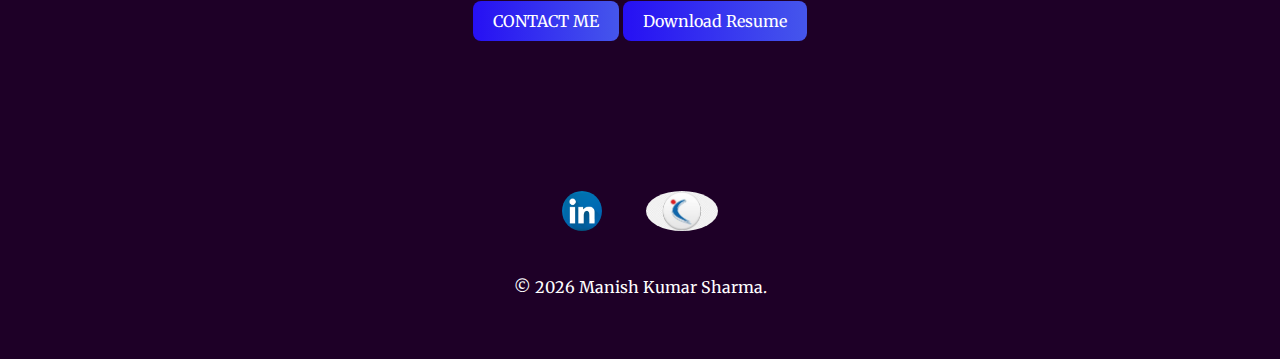
==== commit 09d62cac: "Update index.html" ====
--- a/index.html
+++ b/index.html
@@ -144,8 +144,8 @@
 
     <div class="bottom-container">
       <a class="footer-link" href="https://www.linkedin.com/in/manish-kumar-sharma-01321b16a" target="_blank"><img class="footer-images" src="images/linkedin.png" alt="Linkedin-image"></a>
-      <a class="footer-link" href="https://mobile.twitter.com/mnshsharma807" target="_blank"><img class="footer-images" src="images/twitter.png" alt="Twitter-image"></a>
-      <a class="footer-link" href="https://www.facebook.com/profile.php?id=100003128372063" target="_blank"><img class="footer-images" src="images/facebook.png" alt="Facebook-image"></a>
+      <a class="footer-link" href="https://www.naukri.com/mnjuser/profile?id=&altresid" target="_blank"><img class="footer-images" src="images/Naukri.jfif" alt="Naukri-image"></a>
+      
       <p class="copyright">© <script>document.write(new Date().getFullYear())</script> Manish Kumar Sharma.</p>
     </div>
        <script>
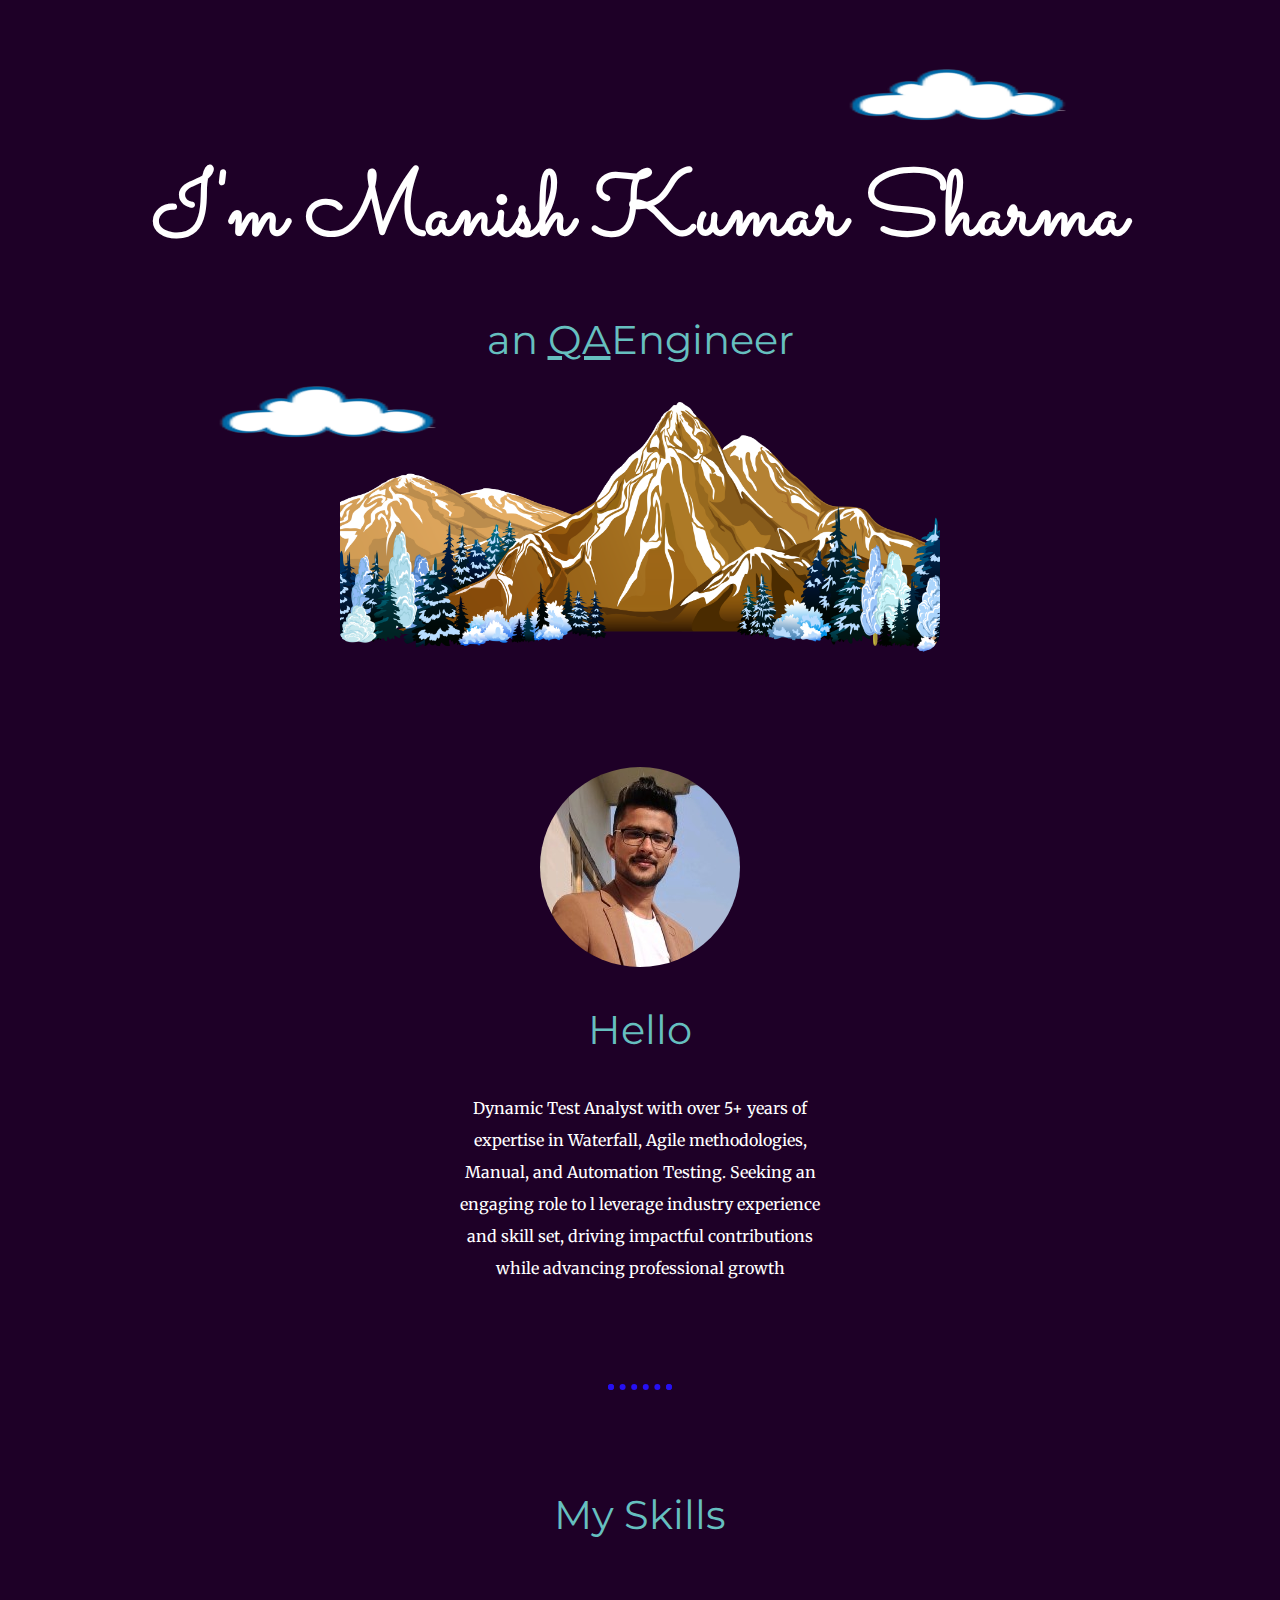
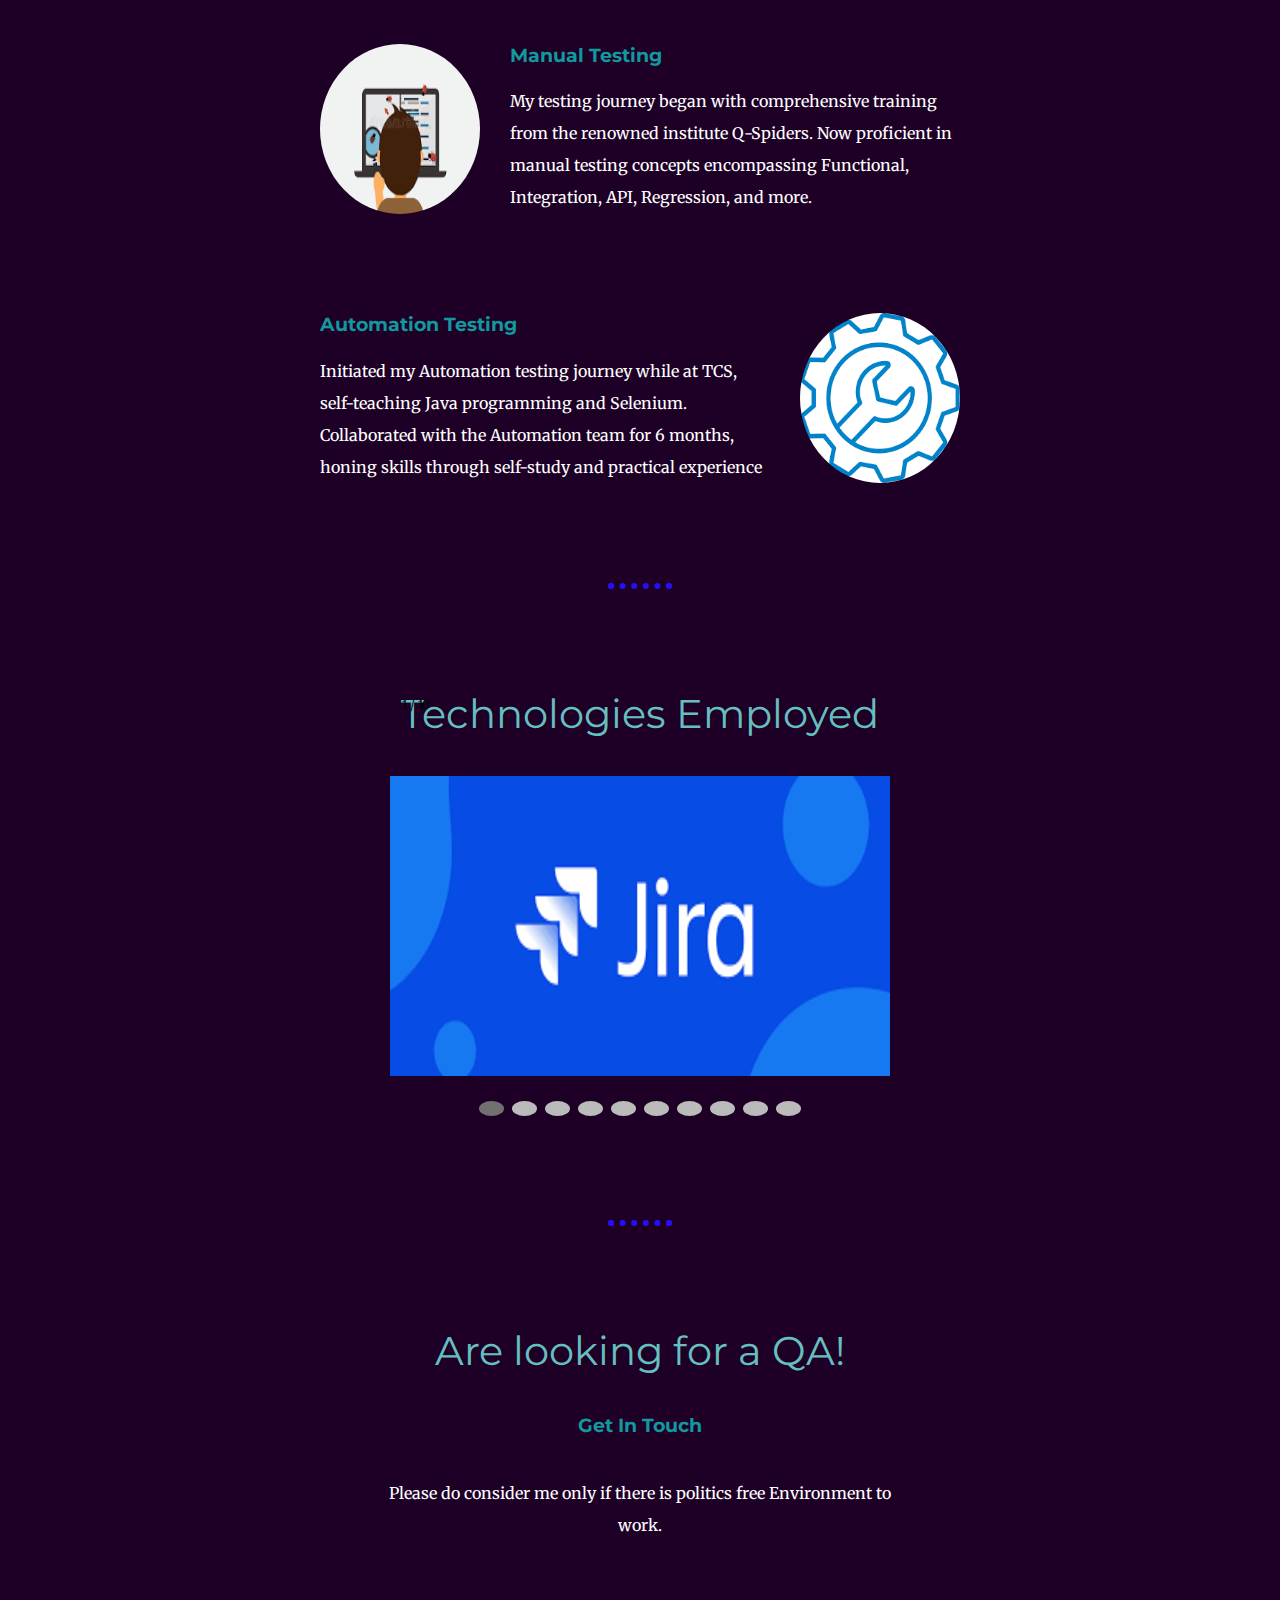
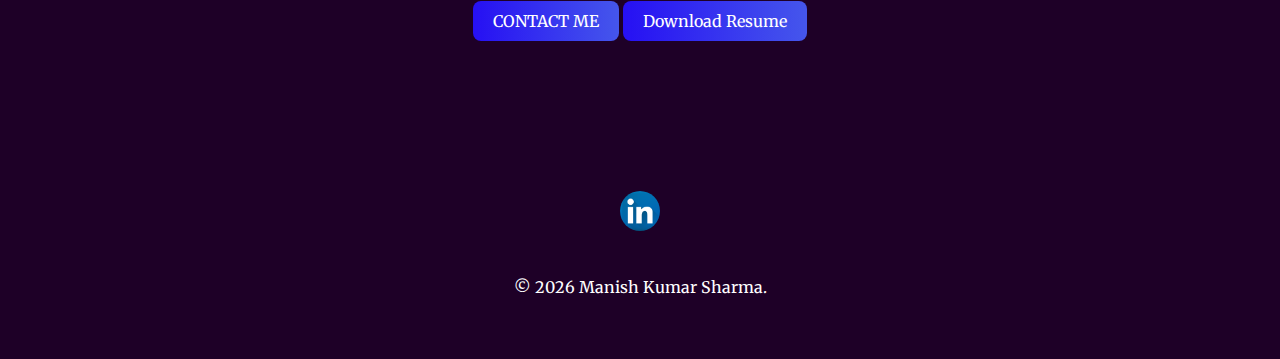
==== commit 97ddf04d: "Update index.html" ====
--- a/index.html
+++ b/index.html
@@ -144,7 +144,7 @@
 
     <div class="bottom-container">
       <a class="footer-link" href="https://www.linkedin.com/in/manish-kumar-sharma-01321b16a" target="_blank"><img class="footer-images" src="images/linkedin.png" alt="Linkedin-image"></a>
-      <a class="footer-link" href="https://www.naukri.com/mnjuser/profile?id=&altresid" target="_blank"><img class="footer-images" src="images/Naukri.jfif" alt="Naukri-image"></a>
+  
       
       <p class="copyright">© <script>document.write(new Date().getFullYear())</script> Manish Kumar Sharma.</p>
     </div>
